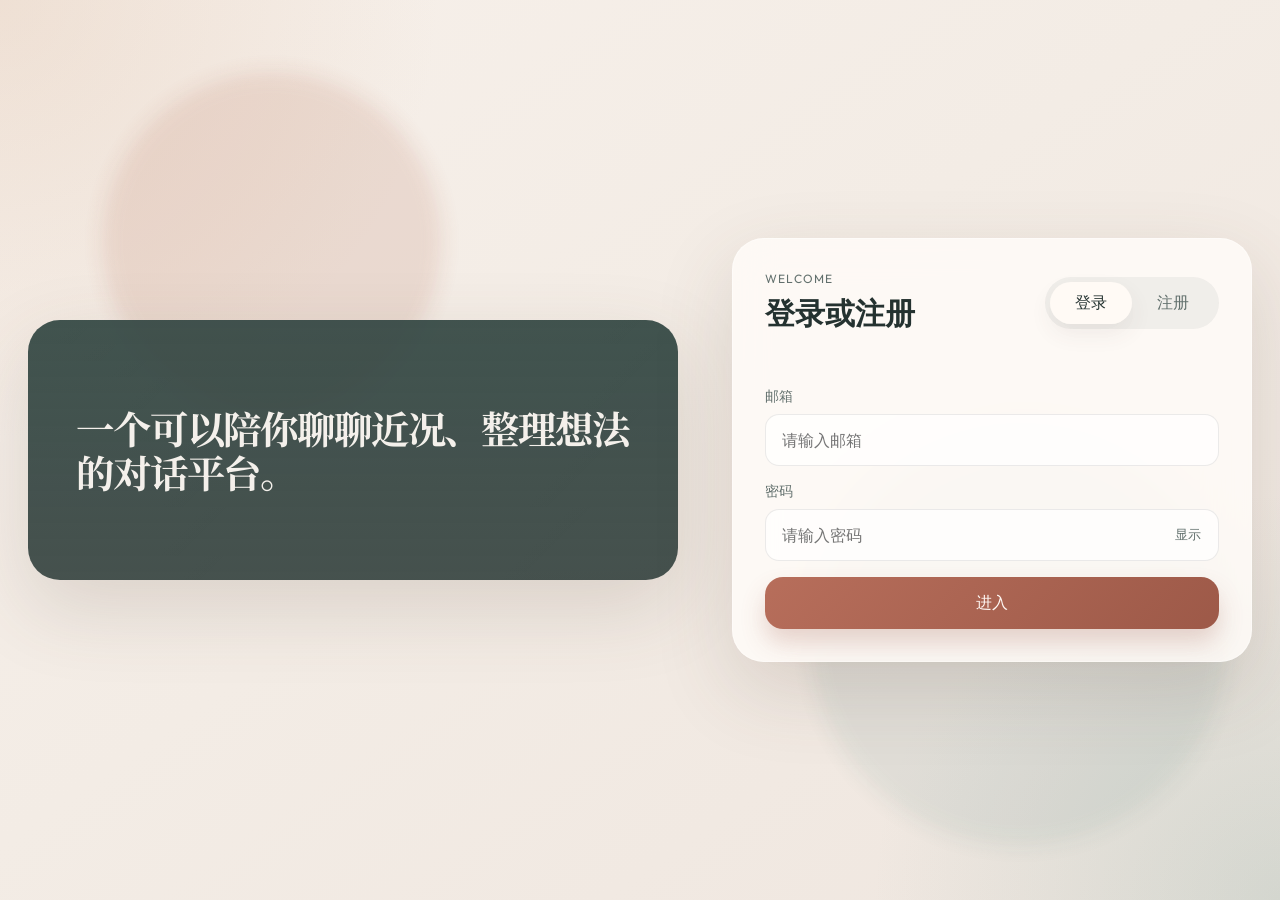
==== chat.html @ 63e50a28 "Update chat.html" ====
<!DOCTYPE html>
<html lang="zh-CN">
  <head>
    <meta charset="UTF-8" />
    <meta name="viewport" content="width=device-width, initial-scale=1.0" />
    <title>MindLane | 对话</title>
    <link rel="preconnect" href="https://fonts.googleapis.com" />
    <link rel="preconnect" href="https://fonts.gstatic.com" crossorigin />
    <link
      href="https://fonts.googleapis.com/css2?family=Noto+Serif+SC:wght@400;600;700&family=Outfit:wght@300;400;500;600;700&display=swap"
      rel="stylesheet"
    />
    <link rel="stylesheet" href="./styles.css" />
  </head>
  <body class="chat-body">
    <div class="ambient ambient-chat"></div>

    <div id="roundCounter" class="round-counter" aria-live="polite">
      <span class="round-counter-label">对话轮次：</span>
      <span id="roundCounterValue" class="round-counter-value">0</span>
    </div>

    <div class="app-shell">
      <aside id="sidebar" class="sidebar">
        <div class="sidebar-head">
          <button id="mobileSidebarToggle" class="sidebar-toggle mobile-only" aria-label="展开或收起侧边栏">
            <span></span>
            <span></span>
          </button>
          <div>
            <p class="eyebrow">Account</p>
            <h2 id="sidebarUserName" class="sidebar-username"></h2>
          </div>
        </div>

        <div class="sidebar-quick-actions">
          <a class="secondary-button full-width" href="./measure.html">前往测量</a>
          <div id="measureBadge" class="measure-badge">未完成测量</div>
        </div>

        <button id="newChatSidebarButton" class="secondary-button full-width">开始新对话</button>

        <section class="conversation-panel">
          <div class="conversation-panel-head">
            <h3>聊天记录</h3>
            <span id="conversationCount" class="conversation-count">0</span>
          </div>
          <div id="conversationList" class="conversation-list"></div>
        </section>

        <button id="logoutButton" class="text-button align-left">退出</button>
      </aside>

      <main class="chat-main">
        <header class="chat-header chat-header-minimal">
          <button id="desktopSidebarToggle" class="sidebar-toggle desktop-only" aria-label="展开或收起侧边栏">
            <span></span>
            <span></span>
          </button>
        </header>

        <section id="chatStatus" class="chat-status" aria-live="polite"></section>

        <section id="measureGate" class="measure-gate" hidden>
          <p>请先完成测量，再开始正式对话。</p>
          <a class="primary-button" href="./measure.html">去做测量</a>
        </section>

        <section id="messageViewport" class="message-viewport">
          <div id="emptyState" class="empty-state">
            <span class="empty-icon">○</span>
            <h2>从这里开始</h2>
            <p>你可以分享最近在意的事情、情绪起伏，或某个反复出现的想法。</p>
          </div>

          <div id="messageList" class="message-list" hidden></div>
        </section>

        <footer class="composer-wrap">
          <form id="chatForm" class="composer-form">
            <label class="composer-label" for="messageInput">输入消息</label>
            <div class="composer-panel">
              <textarea id="messageInput" rows="1" maxlength="4000" placeholder="输入消息..."></textarea>
              <div class="composer-actions">
                <p class="composer-tip">Enter 发送，Shift + Enter 换行</p>
                <button id="sendButton" type="submit" class="primary-button compact-button">发送</button>
              </div>
            </div>
          </form>
        </footer>
      </main>
    </div>

    <script src="./chat.js"></script>
  </body>
</html>
---- styles.css ----
:root {
  --bg: #f5efe8;
  --bg-soft: #f9f5ef;
  --surface: rgba(255, 252, 248, 0.84);
  --surface-strong: rgba(255, 250, 245, 0.96);
  --line: rgba(95, 93, 88, 0.12);
  --text: #243230;
  --text-soft: #62706d;
  --text-invert: #f4f0eb;
  --accent: #b76e5b;
  --accent-deep: #9d5948;
  --accent-soft: rgba(183, 110, 91, 0.14);
  --success: #4d8a67;
  --error: #c35d5d;
  --shadow-lg: 0 28px 80px rgba(84, 67, 58, 0.16);
  --shadow-md: 0 16px 48px rgba(84, 67, 58, 0.1);
  --shadow-sm: 0 10px 22px rgba(84, 67, 58, 0.08);
  --radius-xl: 32px;
  --radius-lg: 24px;
  --radius-md: 18px;
  --radius-sm: 14px;
  --sidebar-width: 320px;
  --font-display: "Noto Serif SC", serif;
  --font-ui: "Outfit", "PingFang SC", "Microsoft YaHei", sans-serif;
}

* {
  box-sizing: border-box;
}

html,
body {
  min-height: 100%;
}

body {
  margin: 0;
  color: var(--text);
  background:
    radial-gradient(circle at top left, rgba(223, 194, 171, 0.35), transparent 28%),
    radial-gradient(circle at bottom right, rgba(134, 169, 161, 0.26), transparent 26%),
    linear-gradient(145deg, #f7f0ea 0%, #f3ece5 47%, #efe6df 100%);
  font-family: var(--font-ui);
}

button,
input,
textarea {
  font: inherit;
}

button {
  cursor: pointer;
  border: 0;
  background: none;
}

input,
textarea {
  width: 100%;
  border: 1px solid var(--line);
  border-radius: var(--radius-sm);
  background: rgba(255, 255, 255, 0.72);
  color: var(--text);
  outline: none;
  transition: border-color 0.2s ease, box-shadow 0.2s ease, transform 0.2s ease;
}

input:focus,
textarea:focus {
  border-color: rgba(183, 110, 91, 0.45);
  box-shadow: 0 0 0 5px rgba(183, 110, 91, 0.1);
}

.ambient {
  position: fixed;
  inset: 0;
  pointer-events: none;
  opacity: 0.9;
}

.ambient::before,
.ambient::after {
  content: "";
  position: absolute;
  border-radius: 999px;
  filter: blur(10px);
}

.ambient-auth::before {
  top: 8%;
  left: 8%;
  width: 340px;
  height: 340px;
  background: rgba(183, 110, 91, 0.18);
}

.ambient-auth::after {
  right: 4%;
  bottom: 6%;
  width: 420px;
  height: 420px;
  background: rgba(112, 151, 143, 0.14);
}

.ambient-chat::before {
  top: -120px;
  right: -80px;
  width: 360px;
  height: 360px;
  background: rgba(183, 110, 91, 0.15);
}

.ambient-chat::after {
  left: -120px;
  bottom: -100px;
  width: 320px;
  height: 320px;
  background: rgba(112, 151, 143, 0.13);
}

.eyebrow {
  margin: 0 0 8px;
  color: var(--text-soft);
  letter-spacing: 0.1em;
  font-size: 12px;
  text-transform: uppercase;
}

.brand-pill {
  display: inline-flex;
  align-items: center;
  padding: 10px 14px;
  border: 1px solid rgba(255, 255, 255, 0.22);
  border-radius: 999px;
  background: rgba(255, 255, 255, 0.1);
  color: rgba(255, 255, 255, 0.84);
  font-size: 13px;
  letter-spacing: 0.06em;
  text-transform: uppercase;
}

.auth-shell {
  position: relative;
  z-index: 1;
  display: grid;
  grid-template-columns: 1.08fr 0.92fr;
  gap: 32px;
  align-items: stretch;
  min-height: 100vh;
  padding: 28px;
}

.auth-shell-simple {
  grid-template-columns: minmax(320px, 0.9fr) minmax(320px, 0.75fr);
  align-items: center;
}

.auth-brand {
  padding: 48px;
  border-radius: var(--radius-xl);
  background:
    linear-gradient(180deg, rgba(49, 69, 65, 0.92), rgba(40, 55, 52, 0.86)),
    linear-gradient(135deg, rgba(255, 255, 255, 0.08), transparent);
  color: var(--text-invert);
  box-shadow: var(--shadow-lg);
  display: flex;
  flex-direction: column;
  justify-content: space-between;
}

.auth-brand-simple {
  min-height: 260px;
  justify-content: center;
}

.auth-brand h1 {
  margin: 22px 0 14px;
  font-family: var(--font-display);
  font-size: clamp(2.2rem, 4vw, 4.5rem);
  line-height: 1.15;
  letter-spacing: -0.03em;
}

.auth-brand-simple h1 {
  max-width: 560px;
  margin: 0;
  font-size: clamp(1.9rem, 3vw, 3.1rem);
}

.auth-brand > p {
  max-width: 620px;
  margin: 0;
  color: rgba(244, 240, 235, 0.78);
  line-height: 1.8;
  font-size: 16px;
}

.brand-points {
  margin-top: 42px;
  display: grid;
  grid-template-columns: repeat(3, minmax(0, 1fr));
  gap: 18px;
}

.brand-points article {
  padding: 20px;
  border-radius: 22px;
  background: rgba(255, 255, 255, 0.08);
  backdrop-filter: blur(10px);
}

.brand-points h2 {
  margin: 0 0 10px;
  font-size: 16px;
}

.brand-points p {
  margin: 0;
  color: rgba(244, 240, 235, 0.74);
  line-height: 1.7;
  font-size: 14px;
}

.auth-card {
  align-self: center;
  width: min(520px, 100%);
  margin-left: auto;
  padding: 32px;
  border: 1px solid rgba(255, 255, 255, 0.4);
  border-radius: var(--radius-xl);
  background: var(--surface);
  backdrop-filter: blur(22px);
  box-shadow: var(--shadow-lg);
}

.auth-card-head {
  display: flex;
  justify-content: space-between;
  gap: 18px;
  align-items: center;
  margin-bottom: 18px;
}

.auth-card-head h2 {
  margin: 0;
  font-size: 30px;
}

.tab-switch {
  display: inline-flex;
  padding: 5px;
  border-radius: 999px;
  background: rgba(36, 50, 48, 0.06);
}

.tab-button {
  min-width: 82px;
  padding: 10px 16px;
  border-radius: 999px;
  color: var(--text-soft);
  transition: background 0.2s ease, color 0.2s ease, transform 0.2s ease;
}

.tab-button.active {
  background: var(--surface-strong);
  color: var(--text);
  box-shadow: var(--shadow-sm);
}

.feedback {
  min-height: 24px;
  margin-bottom: 10px;
  font-size: 14px;
  font-weight: 500;
}

.feedback.error {
  color: var(--error);
}

.feedback.success {
  color: var(--success);
}

.auth-form {
  display: none;
  gap: 16px;
}

.auth-form.active {
  display: grid;
}

.field {
  display: grid;
  gap: 8px;
}

.field span {
  font-size: 14px;
  color: var(--text-soft);
}

.field input {
  min-height: 52px;
  padding: 0 16px;
}

.password-wrap {
  position: relative;
}

.password-wrap input {
  padding-right: 74px;
}

.ghost-button {
  position: absolute;
  top: 50%;
  right: 12px;
  transform: translateY(-50%);
  color: var(--text-soft);
  font-size: 13px;
}

.form-row {
  display: flex;
  justify-content: space-between;
  gap: 12px;
  align-items: center;
}

.checkline {
  display: inline-flex;
  align-items: center;
  gap: 10px;
  color: var(--text-soft);
  font-size: 14px;
}

.checkline input {
  width: 16px;
  height: 16px;
}

.primary-button,
.secondary-button {
  display: inline-flex;
  align-items: center;
  justify-content: center;
  min-height: 52px;
  padding: 0 20px;
  border-radius: 18px;
  transition: transform 0.2s ease, box-shadow 0.2s ease, background 0.2s ease;
}

.primary-button {
  background: linear-gradient(135deg, var(--accent), var(--accent-deep));
  color: #fff8f4;
  box-shadow: 0 14px 24px rgba(157, 89, 72, 0.24);
}

.secondary-button {
  background: rgba(36, 50, 48, 0.06);
  color: var(--text);
}

.primary-button:hover,
.secondary-button:hover,
.tab-button:hover,
.sidebar-toggle:hover {
  transform: translateY(-1px);
}

.text-button {
  padding: 0;
  color: var(--accent-deep);
  font-weight: 500;
}

.align-left {
  justify-content: flex-start;
}

.full-width {
  width: 100%;
}

.sidebar-quick-actions {
  display: grid;
  gap: 10px;
}

.measure-badge {
  display: inline-flex;
  align-items: center;
  justify-content: center;
  min-height: 40px;
  padding: 0 14px;
  border-radius: 14px;
  background: rgba(195, 93, 93, 0.1);
  color: var(--error);
  font-size: 14px;
  font-weight: 500;
}

.measure-badge.done {
  background: rgba(77, 138, 103, 0.12);
  color: var(--success);
}

.app-shell {
  position: relative;
  z-index: 1;
  display: grid;
  grid-template-columns: var(--sidebar-width) minmax(0, 1fr);
  min-height: 100vh;
  padding: 18px;
  gap: 18px;
}

.sidebar {
  display: flex;
  flex-direction: column;
  gap: 18px;
  padding: 24px 20px;
  border-radius: 28px;
  background: rgba(255, 251, 247, 0.84);
  backdrop-filter: blur(18px);
  box-shadow: var(--shadow-md);
  border: 1px solid rgba(255, 255, 255, 0.55);
}

.sidebar-head {
  display: flex;
  gap: 14px;
  align-items: flex-start;
}

.sidebar-username {
  margin: 0;
  font-size: 24px;
  line-height: 1.2;
}

.sidebar-user-meta {
  margin: 6px 0 0;
  color: var(--text-soft);
  font-size: 14px;
}

.conversation-panel {
  display: flex;
  flex: 1;
  flex-direction: column;
  min-height: 0;
  border-radius: 24px;
  background: rgba(245, 239, 233, 0.88);
  padding: 14px;
}

.conversation-panel-head {
  display: flex;
  justify-content: space-between;
  gap: 12px;
  align-items: center;
  margin-bottom: 14px;
}

.conversation-panel-head h3 {
  margin: 0;
  font-size: 16px;
}

.conversation-count {
  display: inline-flex;
  align-items: center;
  justify-content: center;
  min-width: 28px;
  height: 28px;
  padding: 0 10px;
  border-radius: 999px;
  background: rgba(36, 50, 48, 0.08);
  color: var(--text-soft);
  font-size: 13px;
}

.conversation-list {
  display: grid;
  gap: 10px;
  overflow: auto;
}

.conversation-item {
  width: 100%;
  padding: 14px;
  border: 1px solid transparent;
  border-radius: 18px;
  background: rgba(255, 255, 255, 0.7);
  text-align: left;
  transition: border-color 0.2s ease, background 0.2s ease;
}

.conversation-item.active {
  border-color: rgba(183, 110, 91, 0.28);
  background: rgba(255, 252, 248, 0.95);
}

.conversation-title {
  margin: 0;
  color: var(--text);
  font-size: 14px;
  font-weight: 600;
}

.conversation-meta {
  margin: 6px 0 0;
  color: var(--text-soft);
  font-size: 12px;
}

.chat-main {
  display: grid;
  grid-template-rows: auto auto 1fr auto;
  min-height: 0;
  padding: 18px 20px 20px;
  border-radius: 30px;
  background: rgba(255, 252, 248, 0.74);
  backdrop-filter: blur(18px);
  box-shadow: var(--shadow-md);
  border: 1px solid rgba(255, 255, 255, 0.55);
}

.chat-header {
  display: flex;
  justify-content: space-between;
  gap: 16px;
  align-items: center;
  margin-bottom: 12px;
}

.chat-header-minimal {
  justify-content: space-between;
  margin-bottom: 4px;
}

.chat-header h1 {
  margin: 0;
  font-size: clamp(1.4rem, 3vw, 2rem);
}

.round-counter {
  position: fixed;
  top: 22px;
  right: 22px;
  z-index: 20;
  display: inline-flex;
  align-items: center;
  gap: 8px;
  min-height: 44px;
  padding: 0 14px;
  border-radius: 16px;
  background: rgba(255, 255, 255, 0.78);
  border: 1px solid rgba(255, 255, 255, 0.62);
  box-shadow: var(--shadow-sm);
  color: var(--text-soft);
  font-size: 14px;
  font-weight: 500;
}

.round-counter-label {
  white-space: nowrap;
}

.round-counter-value {
  display: inline-flex;
  align-items: center;
  justify-content: center;
  min-width: 28px;
  height: 28px;
  padding: 0 8px;
  border-radius: 999px;
  background: rgba(183, 110, 91, 0.12);
  color: var(--accent-deep);
  font-weight: 700;
}

.compact-button {
  min-height: 46px;
  padding-inline: 18px;
}

.chat-status {
  min-height: 22px;
  margin-bottom: 10px;
  color: var(--text-soft);
  font-size: 14px;
}

.measure-gate {
  display: flex;
  justify-content: space-between;
  align-items: center;
  gap: 16px;
  margin-bottom: 12px;
  padding: 16px 18px;
  border: 1px solid rgba(183, 110, 91, 0.18);
  border-radius: 20px;
  background: rgba(255, 247, 241, 0.88);
}

.measure-gate p {
  margin: 0;
  color: var(--text-soft);
  line-height: 1.7;
}

.message-viewport {
  position: relative;
  overflow: auto;
  padding: 20px 8px 10px;
}

.empty-state {
  max-width: 680px;
  margin: 6vh auto 0;
  padding: 36px;
  border-radius: 28px;
  background: linear-gradient(180deg, rgba(255, 255, 255, 0.66), rgba(255, 250, 244, 0.9));
  border: 1px solid rgba(255, 255, 255, 0.65);
  text-align: center;
  box-shadow: var(--shadow-sm);
}

.empty-icon {
  display: inline-flex;
  align-items: center;
  justify-content: center;
  width: 56px;
  height: 56px;
  margin-bottom: 16px;
  border-radius: 18px;
  background: var(--accent-soft);
  color: var(--accent-deep);
  font-size: 28px;
}

.empty-state h2 {
  margin: 0 0 12px;
  font-family: var(--font-display);
  font-size: clamp(1.8rem, 3vw, 2.4rem);
}

.empty-state p {
  margin: 0;
  color: var(--text-soft);
  line-height: 1.8;
}

.message-list {
  display: grid;
  gap: 18px;
  max-width: 980px;
  margin: 0 auto;
}

.message-row {
  display: flex;
}

.message-row.user {
  justify-content: flex-end;
}

.message-row.assistant {
  justify-content: flex-start;
}

.message-bubble {
  max-width: min(78%, 760px);
  padding: 16px 18px;
  border-radius: 24px;
  line-height: 1.8;
  white-space: pre-wrap;
  word-break: break-word;
  box-shadow: var(--shadow-sm);
}

.message-row.user .message-bubble {
  border-bottom-right-radius: 8px;
  background: linear-gradient(135deg, #b86c58, #cf8f77);
  color: #fffaf7;
}

.message-row.assistant .message-bubble {
  border-bottom-left-radius: 8px;
  background: rgba(255, 255, 255, 0.88);
  color: var(--text);
}

.thinking .message-bubble {
  display: inline-flex;
  gap: 10px;
  align-items: center;
  color: var(--text-soft);
}

.typing-dots {
  display: inline-flex;
  gap: 4px;
}

.typing-dots span {
  width: 7px;
  height: 7px;
  border-radius: 50%;
  background: rgba(99, 110, 108, 0.65);
  animation: blink 1s infinite ease-in-out;
}

.typing-dots span:nth-child(2) {
  animation-delay: 0.16s;
}

.typing-dots span:nth-child(3) {
  animation-delay: 0.32s;
}

.composer-wrap {
  padding-top: 10px;
}

.composer-label {
  position: absolute;
  width: 1px;
  height: 1px;
  padding: 0;
  margin: -1px;
  overflow: hidden;
  clip: rect(0, 0, 0, 0);
  white-space: nowrap;
  border: 0;
}

.composer-panel {
  padding: 14px;
  border: 1px solid rgba(255, 255, 255, 0.62);
  border-radius: 26px;
  background: rgba(255, 255, 255, 0.76);
  box-shadow: var(--shadow-sm);
}

.composer-panel textarea {
  max-height: calc(1.8em * 4 + 18px);
  min-height: 56px;
  resize: none;
  padding: 14px 16px 0;
  border: 0;
  background: transparent;
  box-shadow: none;
  line-height: 1.8;
}

.composer-actions {
  display: flex;
  justify-content: space-between;
  gap: 12px;
  align-items: center;
  padding: 8px 6px 2px;
}

.composer-tip {
  margin: 0;
  color: var(--text-soft);
  font-size: 13px;
}

.sidebar-toggle {
  display: inline-flex;
  flex-direction: column;
  justify-content: center;
  gap: 5px;
  width: 44px;
  height: 44px;
  border-radius: 14px;
  background: rgba(36, 50, 48, 0.06);
}

.sidebar-toggle span {
  width: 18px;
  height: 2px;
  margin-left: 13px;
  border-radius: 999px;
  background: var(--text);
}

.mobile-only {
  display: none;
}

.desktop-only {
  display: inline-flex;
}

.measure-body {
  min-height: 100vh;
}

.measure-shell {
  position: relative;
  z-index: 1;
  max-width: 1120px;
  margin: 0 auto;
  padding: 22px;
}

.measure-hero {
  margin-bottom: 18px;
  padding: 30px 32px;
  border-radius: 28px;
  background: rgba(255, 252, 248, 0.78);
  border: 1px solid rgba(255, 255, 255, 0.55);
  box-shadow: var(--shadow-md);
}

.measure-hero h1 {
  margin: 0 0 12px;
  font-family: var(--font-display);
  font-size: clamp(1.8rem, 3vw, 2.6rem);
}

.measure-hero p:last-child {
  margin: 0;
  color: var(--text-soft);
  line-height: 1.8;
}

.measure-card {
  padding: 26px;
  border-radius: 28px;
  background: rgba(255, 252, 248, 0.78);
  border: 1px solid rgba(255, 255, 255, 0.55);
  box-shadow: var(--shadow-md);
}

.measure-meta {
  display: flex;
  justify-content: space-between;
  gap: 18px;
  align-items: flex-start;
  margin-bottom: 20px;
}

.measure-meta h2 {
  margin: 0 0 10px;
  font-size: 22px;
}

.measure-meta p {
  margin: 0;
  color: var(--text-soft);
  line-height: 1.8;
}

.measure-status {
  min-width: 180px;
  padding: 14px 16px;
  border-radius: 16px;
  background: rgba(36, 50, 48, 0.06);
  color: var(--text-soft);
  font-size: 14px;
  line-height: 1.6;
}

.measure-status.success {
  background: rgba(77, 138, 103, 0.12);
  color: var(--success);
}

.measure-status.error {
  background: rgba(195, 93, 93, 0.12);
  color: var(--error);
}

.measure-form {
  display: grid;
  gap: 16px;
}

.question-card {
  padding: 18px;
  border: 1px solid rgba(36, 50, 48, 0.08);
  border-radius: 22px;
  background: rgba(255, 255, 255, 0.76);
}

.likert-card {
  padding: 16px 18px;
}

.likert-row {
  display: grid;
  grid-template-columns: minmax(260px, 1.35fr) minmax(0, 1fr);
  gap: 14px;
  align-items: stretch;
}

.question-head {
  display: flex;
  gap: 10px;
  align-items: flex-start;
  margin-bottom: 14px;
}

.likert-question {
  margin-bottom: 0;
  padding: 8px 6px 8px 2px;
}

.question-index {
  flex: 0 0 auto;
  color: var(--accent-deep);
  font-weight: 600;
}

.question-text {
  margin: 0;
  line-height: 1.8;
}

.option-grid {
  display: grid;
  grid-template-columns: repeat(2, minmax(0, 1fr));
  gap: 10px;
}

.likert-grid {
  grid-template-columns: repeat(6, minmax(0, 1fr));
  gap: 10px;
}

.option-pill {
  display: flex;
  gap: 10px;
  align-items: center;
  min-height: 50px;
  padding: 0 14px;
  border: 1px solid rgba(36, 50, 48, 0.08);
  border-radius: 16px;
  background: rgba(249, 245, 239, 0.8);
  cursor: pointer;
}

.option-pill input {
  width: 18px;
  height: 18px;
  flex: 0 0 auto;
}

.option-pill span {
  font-size: 14px;
  line-height: 1.5;
}

.likert-option {
  position: relative;
  display: grid;
  justify-items: center;
  align-content: center;
  min-height: 108px;
  padding: 14px 6px 12px;
  border: 1px solid rgba(36, 50, 48, 0.08);
  border-radius: 18px;
  background: rgba(249, 245, 239, 0.82);
  cursor: pointer;
  transition: transform 0.18s ease, border-color 0.18s ease, background 0.18s ease, box-shadow 0.18s ease;
}

.likert-option:hover {
  transform: translateY(-1px);
  border-color: rgba(183, 110, 91, 0.26);
  background: rgba(255, 250, 245, 0.96);
}

.likert-option input {
  position: absolute;
  opacity: 0;
  pointer-events: none;
}

.likert-option-score {
  display: inline-flex;
  align-items: center;
  justify-content: center;
  width: 34px;
  height: 34px;
  margin-bottom: 10px;
  border-radius: 999px;
  background: rgba(36, 50, 48, 0.08);
  color: var(--text);
  font-size: 14px;
  font-weight: 700;
  transition: background 0.18s ease, color 0.18s ease;
}

.likert-option-label {
  display: grid;
  gap: 2px;
  text-align: center;
  color: var(--text-soft);
  font-size: 12px;
  line-height: 1.25;
}

.likert-option-label span {
  display: block;
}

.likert-option:has(input:checked) {
  border-color: rgba(183, 110, 91, 0.42);
  background: rgba(255, 245, 239, 0.96);
  box-shadow: 0 12px 22px rgba(183, 110, 91, 0.12);
}

.likert-option:has(input:checked) .likert-option-score {
  background: linear-gradient(135deg, var(--accent), var(--accent-deep));
  color: #fff8f4;
}

.likert-option:has(input:checked) .likert-option-label {
  color: var(--text);
}

.measure-actions,
.measure-locked-actions {
  display: flex;
  gap: 12px;
  align-items: center;
  margin-top: 20px;
}

.measure-locked {
  padding: 24px;
  border-radius: 22px;
  background: rgba(77, 138, 103, 0.08);
}

.measure-locked h3 {
  margin: 0 0 10px;
  font-size: 22px;
}

.measure-locked p {
  margin: 0;
  color: var(--text-soft);
  line-height: 1.8;
}

body.sidebar-collapsed .app-shell {
  grid-template-columns: 92px minmax(0, 1fr);
}

body.sidebar-collapsed .sidebar {
  padding-inline: 16px;
}

body.sidebar-collapsed .sidebar-head > div,
body.sidebar-collapsed .conversation-panel,
body.sidebar-collapsed #newChatSidebarButton,
body.sidebar-collapsed #logoutButton {
  display: none;
}

@keyframes blink {
  0%,
  80%,
  100% {
    transform: scale(0.8);
    opacity: 0.45;
  }

  40% {
    transform: scale(1);
    opacity: 1;
  }
}

@media (max-width: 1120px) {
  .auth-shell {
    grid-template-columns: 1fr;
  }

  .auth-shell-simple {
    grid-template-columns: 1fr;
  }

  .auth-brand {
    min-height: 380px;
  }

  .auth-card {
    width: 100%;
    margin-left: 0;
  }

  .brand-points {
    grid-template-columns: 1fr;
  }
}

@media (max-width: 960px) {
  .app-shell {
    grid-template-columns: 1fr;
  }

  .sidebar {
    position: fixed;
    top: 14px;
    left: 14px;
    bottom: 14px;
    width: min(88vw, 330px);
    z-index: 10;
    transform: translateX(-110%);
    transition: transform 0.28s ease;
  }

  body.sidebar-open .sidebar {
    transform: translateX(0);
  }

  .chat-main {
    min-height: calc(100vh - 36px);
  }

  .mobile-only {
    display: inline-flex;
  }

  .desktop-only {
    display: none;
  }

  .round-counter {
    top: 16px;
    right: 16px;
  }
}

@media (max-width: 720px) {
  .auth-shell,
  .app-shell {
    padding: 14px;
    gap: 14px;
  }

  .auth-brand,
  .auth-card,
  .chat-main {
    border-radius: 24px;
  }

  .auth-brand,
  .auth-card {
    padding: 24px;
  }

  .auth-card-head,
  .chat-header,
  .composer-actions,
  .form-row {
    flex-direction: column;
    align-items: stretch;
  }

  .tab-switch {
    width: 100%;
  }

  .tab-button {
    flex: 1;
  }

  .message-bubble {
    max-width: 90%;
  }

  .round-counter {
    justify-content: center;
    top: 12px;
    right: 12px;
    min-height: 40px;
    padding: 0 12px;
    font-size: 13px;
  }

  .measure-meta,
  .measure-gate,
  .measure-actions,
  .measure-locked-actions {
    flex-direction: column;
    align-items: stretch;
  }

  .measure-shell {
    padding: 14px;
  }

  .measure-hero,
  .measure-card {
    padding: 22px;
    border-radius: 24px;
  }

  .likert-row {
    grid-template-columns: 1fr;
    gap: 12px;
  }

  .likert-question {
    padding: 0;
  }

  .option-grid,
  .likert-grid {
    grid-template-columns: repeat(6, minmax(0, 1fr));
    gap: 6px;
  }

  .likert-option {
    min-height: 92px;
    padding: 10px 2px;
    border-radius: 16px;
  }

  .likert-option-score {
    width: 28px;
    height: 28px;
    margin-bottom: 8px;
    font-size: 12px;
  }

  .likert-option-label {
    font-size: 10px;
    line-height: 1.2;
  }
}
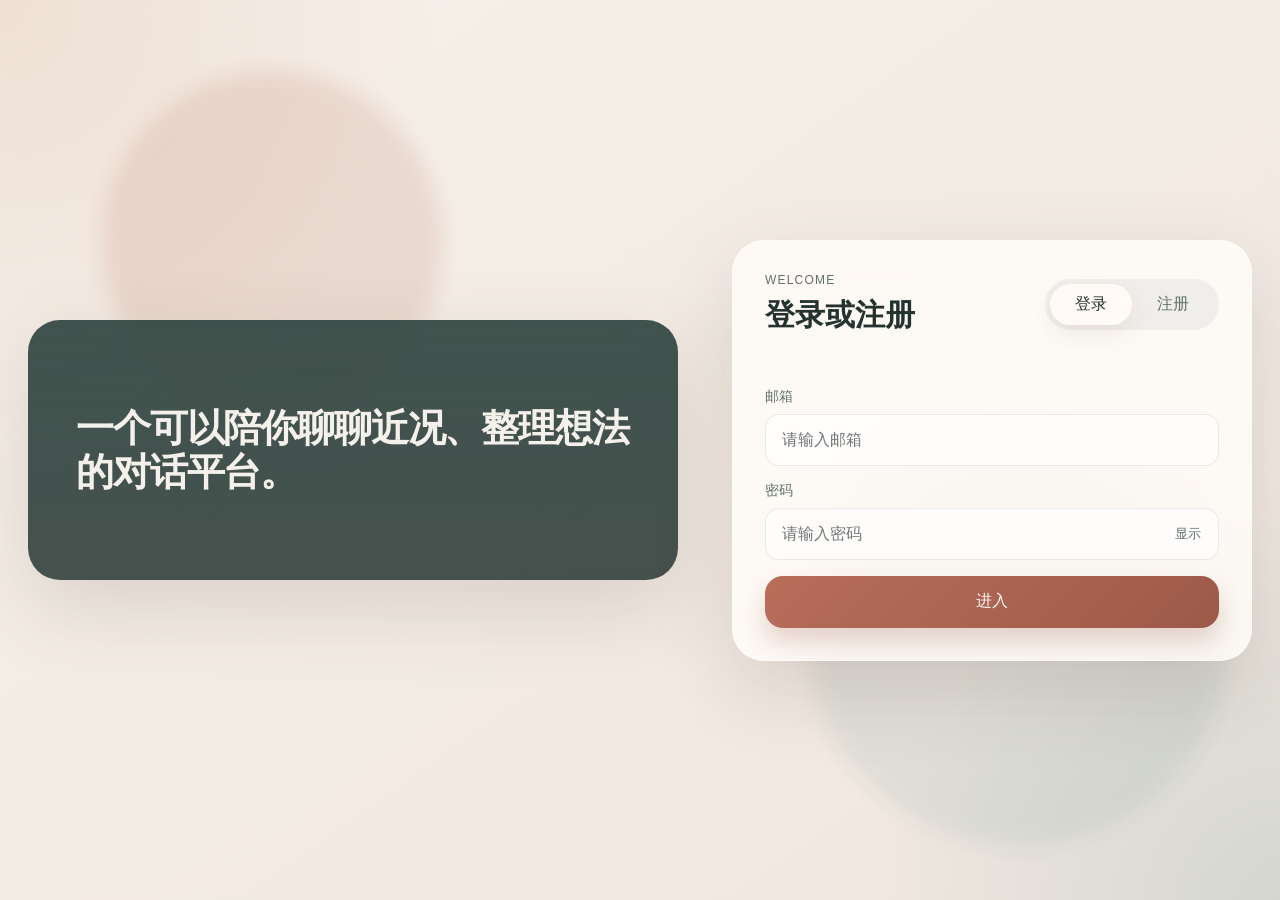
==== commit 3b6653a0: "Add files via upload" ====
--- a/chat.html
+++ b/chat.html
@@ -33,11 +33,6 @@
           </div>
         </div>
 
-        <div class="sidebar-quick-actions">
-          <a class="secondary-button full-width" href="./measure.html">前往测量</a>
-          <div id="measureBadge" class="measure-badge">未完成测量</div>
-        </div>
-
         <button id="newChatSidebarButton" class="secondary-button full-width">开始新对话</button>
 
         <section class="conversation-panel">
@@ -61,14 +56,9 @@
 
         <section id="chatStatus" class="chat-status" aria-live="polite"></section>
 
-        <section id="measureGate" class="measure-gate" hidden>
-          <p>请先完成测量，再开始正式对话。</p>
-          <a class="primary-button" href="./measure.html">去做测量</a>
-        </section>
-
         <section id="messageViewport" class="message-viewport">
           <div id="emptyState" class="empty-state">
-            <span class="empty-icon">○</span>
+            <span class="empty-icon">◌</span>
             <h2>从这里开始</h2>
             <p>你可以分享最近在意的事情、情绪起伏，或某个反复出现的想法。</p>
           </div>
--- a/styles.css
+++ b/styles.css
@@ -43,6 +43,11 @@
   font-family: var(--font-ui);
 }
 
+body.chat-body {
+  height: 100vh;
+  overflow: hidden;
+}
+
 button,
 input,
 textarea {
@@ -415,7 +420,9 @@
   z-index: 1;
   display: grid;
   grid-template-columns: var(--sidebar-width) minmax(0, 1fr);
+  height: 100vh;
   min-height: 100vh;
+  overflow: hidden;
   padding: 18px;
   gap: 18px;
 }
@@ -423,6 +430,7 @@
 .sidebar {
   display: flex;
   flex-direction: column;
+  min-height: 0;
   gap: 18px;
   padding: 24px 20px;
   border-radius: 28px;
@@ -523,7 +531,9 @@
 .chat-main {
   display: grid;
   grid-template-rows: auto auto 1fr auto;
+  height: 100%;
   min-height: 0;
+  overflow: hidden;
   padding: 18px 20px 20px;
   border-radius: 30px;
   background: rgba(255, 252, 248, 0.74);
@@ -541,7 +551,7 @@
 }
 
 .chat-header-minimal {
-  justify-content: space-between;
+  justify-content: flex-start;
   margin-bottom: 4px;
 }
 
@@ -554,7 +564,7 @@
   position: fixed;
   top: 22px;
   right: 22px;
-  z-index: 20;
+  z-index: 60;
   display: inline-flex;
   align-items: center;
   gap: 8px;
@@ -618,6 +628,7 @@
 
 .message-viewport {
   position: relative;
+  min-height: 0;
   overflow: auto;
   padding: 20px 8px 10px;
 }
@@ -729,6 +740,231 @@
 
 .composer-wrap {
   padding-top: 10px;
+}
+
+.measure-body {
+  min-height: 100vh;
+}
+
+.measure-shell {
+  position: relative;
+  z-index: 1;
+  max-width: 1120px;
+  margin: 0 auto;
+  padding: 22px;
+}
+
+.measure-hero {
+  margin-bottom: 18px;
+  padding: 30px 32px;
+  border-radius: 28px;
+  background: rgba(255, 252, 248, 0.78);
+  border: 1px solid rgba(255, 255, 255, 0.55);
+  box-shadow: var(--shadow-md);
+}
+
+.measure-hero h1 {
+  margin: 0;
+  font-family: var(--font-display);
+  font-size: clamp(1.8rem, 3vw, 2.6rem);
+}
+
+.measure-card {
+  padding: 26px;
+  border-radius: 28px;
+  background: rgba(255, 252, 248, 0.78);
+  border: 1px solid rgba(255, 255, 255, 0.55);
+  box-shadow: var(--shadow-md);
+}
+
+.measure-meta {
+  display: flex;
+  justify-content: space-between;
+  gap: 18px;
+  align-items: flex-start;
+  margin-bottom: 20px;
+}
+
+.measure-meta h2 {
+  margin: 0 0 10px;
+  font-size: 22px;
+}
+
+.measure-meta p {
+  margin: 0;
+  color: var(--text-soft);
+  line-height: 1.8;
+}
+
+.measure-status {
+  min-width: 180px;
+  padding: 14px 16px;
+  border-radius: 16px;
+  background: rgba(36, 50, 48, 0.06);
+  color: var(--text-soft);
+  font-size: 14px;
+  line-height: 1.6;
+}
+
+.measure-status.success {
+  background: rgba(77, 138, 103, 0.12);
+  color: var(--success);
+}
+
+.measure-status.error {
+  background: rgba(195, 93, 93, 0.12);
+  color: var(--error);
+}
+
+.measure-form {
+  display: grid;
+  gap: 16px;
+}
+
+.question-card {
+  padding: 18px;
+  border: 1px solid rgba(36, 50, 48, 0.08);
+  border-radius: 22px;
+  background: rgba(255, 255, 255, 0.76);
+}
+
+.likert-card {
+  padding: 16px 18px;
+}
+
+.likert-row {
+  display: grid;
+  grid-template-columns: minmax(260px, 1.35fr) minmax(0, 1fr);
+  gap: 14px;
+  align-items: stretch;
+}
+
+.question-head {
+  display: flex;
+  gap: 10px;
+  align-items: flex-start;
+  margin-bottom: 14px;
+}
+
+.likert-question {
+  margin-bottom: 0;
+  padding: 8px 6px 8px 2px;
+}
+
+.question-index {
+  flex: 0 0 auto;
+  color: var(--accent-deep);
+  font-weight: 600;
+}
+
+.question-text {
+  margin: 0;
+  line-height: 1.8;
+}
+
+.option-grid {
+  display: grid;
+  grid-template-columns: repeat(2, minmax(0, 1fr));
+  gap: 10px;
+}
+
+.likert-grid {
+  grid-template-columns: repeat(6, minmax(0, 1fr));
+  gap: 10px;
+}
+
+.likert-option {
+  position: relative;
+  display: grid;
+  justify-items: center;
+  align-content: center;
+  min-height: 108px;
+  padding: 14px 6px 12px;
+  border: 1px solid rgba(36, 50, 48, 0.08);
+  border-radius: 18px;
+  background: rgba(249, 245, 239, 0.82);
+  cursor: pointer;
+  transition: transform 0.18s ease, border-color 0.18s ease, background 0.18s ease, box-shadow 0.18s ease;
+}
+
+.likert-option:hover {
+  transform: translateY(-1px);
+  border-color: rgba(183, 110, 91, 0.26);
+  background: rgba(255, 250, 245, 0.96);
+}
+
+.likert-option input {
+  position: absolute;
+  opacity: 0;
+  pointer-events: none;
+}
+
+.likert-option-score {
+  display: inline-flex;
+  align-items: center;
+  justify-content: center;
+  width: 34px;
+  height: 34px;
+  margin-bottom: 10px;
+  border-radius: 999px;
+  background: rgba(36, 50, 48, 0.08);
+  color: var(--text);
+  font-size: 14px;
+  font-weight: 700;
+  transition: background 0.18s ease, color 0.18s ease;
+}
+
+.likert-option-label {
+  display: grid;
+  gap: 2px;
+  text-align: center;
+  color: var(--text-soft);
+  font-size: 12px;
+  line-height: 1.25;
+}
+
+.likert-option-label span {
+  display: block;
+}
+
+.likert-option:has(input:checked) {
+  border-color: rgba(183, 110, 91, 0.42);
+  background: rgba(255, 245, 239, 0.96);
+  box-shadow: 0 12px 22px rgba(183, 110, 91, 0.12);
+}
+
+.likert-option:has(input:checked) .likert-option-score {
+  background: linear-gradient(135deg, var(--accent), var(--accent-deep));
+  color: #fff8f4;
+}
+
+.likert-option:has(input:checked) .likert-option-label {
+  color: var(--text);
+}
+
+.measure-actions,
+.measure-locked-actions {
+  display: flex;
+  gap: 12px;
+  align-items: center;
+  margin-top: 20px;
+}
+
+.measure-locked {
+  padding: 24px;
+  border-radius: 22px;
+  background: rgba(77, 138, 103, 0.08);
+}
+
+.measure-locked h3 {
+  margin: 0 0 10px;
+  font-size: 22px;
+}
+
+.measure-locked p {
+  margin: 0;
+  color: var(--text-soft);
+  line-height: 1.8;
 }
 
 .composer-label {
@@ -803,260 +1039,6 @@
   display: inline-flex;
 }
 
-.measure-body {
-  min-height: 100vh;
-}
-
-.measure-shell {
-  position: relative;
-  z-index: 1;
-  max-width: 1120px;
-  margin: 0 auto;
-  padding: 22px;
-}
-
-.measure-hero {
-  margin-bottom: 18px;
-  padding: 30px 32px;
-  border-radius: 28px;
-  background: rgba(255, 252, 248, 0.78);
-  border: 1px solid rgba(255, 255, 255, 0.55);
-  box-shadow: var(--shadow-md);
-}
-
-.measure-hero h1 {
-  margin: 0 0 12px;
-  font-family: var(--font-display);
-  font-size: clamp(1.8rem, 3vw, 2.6rem);
-}
-
-.measure-hero p:last-child {
-  margin: 0;
-  color: var(--text-soft);
-  line-height: 1.8;
-}
-
-.measure-card {
-  padding: 26px;
-  border-radius: 28px;
-  background: rgba(255, 252, 248, 0.78);
-  border: 1px solid rgba(255, 255, 255, 0.55);
-  box-shadow: var(--shadow-md);
-}
-
-.measure-meta {
-  display: flex;
-  justify-content: space-between;
-  gap: 18px;
-  align-items: flex-start;
-  margin-bottom: 20px;
-}
-
-.measure-meta h2 {
-  margin: 0 0 10px;
-  font-size: 22px;
-}
-
-.measure-meta p {
-  margin: 0;
-  color: var(--text-soft);
-  line-height: 1.8;
-}
-
-.measure-status {
-  min-width: 180px;
-  padding: 14px 16px;
-  border-radius: 16px;
-  background: rgba(36, 50, 48, 0.06);
-  color: var(--text-soft);
-  font-size: 14px;
-  line-height: 1.6;
-}
-
-.measure-status.success {
-  background: rgba(77, 138, 103, 0.12);
-  color: var(--success);
-}
-
-.measure-status.error {
-  background: rgba(195, 93, 93, 0.12);
-  color: var(--error);
-}
-
-.measure-form {
-  display: grid;
-  gap: 16px;
-}
-
-.question-card {
-  padding: 18px;
-  border: 1px solid rgba(36, 50, 48, 0.08);
-  border-radius: 22px;
-  background: rgba(255, 255, 255, 0.76);
-}
-
-.likert-card {
-  padding: 16px 18px;
-}
-
-.likert-row {
-  display: grid;
-  grid-template-columns: minmax(260px, 1.35fr) minmax(0, 1fr);
-  gap: 14px;
-  align-items: stretch;
-}
-
-.question-head {
-  display: flex;
-  gap: 10px;
-  align-items: flex-start;
-  margin-bottom: 14px;
-}
-
-.likert-question {
-  margin-bottom: 0;
-  padding: 8px 6px 8px 2px;
-}
-
-.question-index {
-  flex: 0 0 auto;
-  color: var(--accent-deep);
-  font-weight: 600;
-}
-
-.question-text {
-  margin: 0;
-  line-height: 1.8;
-}
-
-.option-grid {
-  display: grid;
-  grid-template-columns: repeat(2, minmax(0, 1fr));
-  gap: 10px;
-}
-
-.likert-grid {
-  grid-template-columns: repeat(6, minmax(0, 1fr));
-  gap: 10px;
-}
-
-.option-pill {
-  display: flex;
-  gap: 10px;
-  align-items: center;
-  min-height: 50px;
-  padding: 0 14px;
-  border: 1px solid rgba(36, 50, 48, 0.08);
-  border-radius: 16px;
-  background: rgba(249, 245, 239, 0.8);
-  cursor: pointer;
-}
-
-.option-pill input {
-  width: 18px;
-  height: 18px;
-  flex: 0 0 auto;
-}
-
-.option-pill span {
-  font-size: 14px;
-  line-height: 1.5;
-}
-
-.likert-option {
-  position: relative;
-  display: grid;
-  justify-items: center;
-  align-content: center;
-  min-height: 108px;
-  padding: 14px 6px 12px;
-  border: 1px solid rgba(36, 50, 48, 0.08);
-  border-radius: 18px;
-  background: rgba(249, 245, 239, 0.82);
-  cursor: pointer;
-  transition: transform 0.18s ease, border-color 0.18s ease, background 0.18s ease, box-shadow 0.18s ease;
-}
-
-.likert-option:hover {
-  transform: translateY(-1px);
-  border-color: rgba(183, 110, 91, 0.26);
-  background: rgba(255, 250, 245, 0.96);
-}
-
-.likert-option input {
-  position: absolute;
-  opacity: 0;
-  pointer-events: none;
-}
-
-.likert-option-score {
-  display: inline-flex;
-  align-items: center;
-  justify-content: center;
-  width: 34px;
-  height: 34px;
-  margin-bottom: 10px;
-  border-radius: 999px;
-  background: rgba(36, 50, 48, 0.08);
-  color: var(--text);
-  font-size: 14px;
-  font-weight: 700;
-  transition: background 0.18s ease, color 0.18s ease;
-}
-
-.likert-option-label {
-  display: grid;
-  gap: 2px;
-  text-align: center;
-  color: var(--text-soft);
-  font-size: 12px;
-  line-height: 1.25;
-}
-
-.likert-option-label span {
-  display: block;
-}
-
-.likert-option:has(input:checked) {
-  border-color: rgba(183, 110, 91, 0.42);
-  background: rgba(255, 245, 239, 0.96);
-  box-shadow: 0 12px 22px rgba(183, 110, 91, 0.12);
-}
-
-.likert-option:has(input:checked) .likert-option-score {
-  background: linear-gradient(135deg, var(--accent), var(--accent-deep));
-  color: #fff8f4;
-}
-
-.likert-option:has(input:checked) .likert-option-label {
-  color: var(--text);
-}
-
-.measure-actions,
-.measure-locked-actions {
-  display: flex;
-  gap: 12px;
-  align-items: center;
-  margin-top: 20px;
-}
-
-.measure-locked {
-  padding: 24px;
-  border-radius: 22px;
-  background: rgba(77, 138, 103, 0.08);
-}
-
-.measure-locked h3 {
-  margin: 0 0 10px;
-  font-size: 22px;
-}
-
-.measure-locked p {
-  margin: 0;
-  color: var(--text-soft);
-  line-height: 1.8;
-}
-
 body.sidebar-collapsed .app-shell {
   grid-template-columns: 92px minmax(0, 1fr);
 }
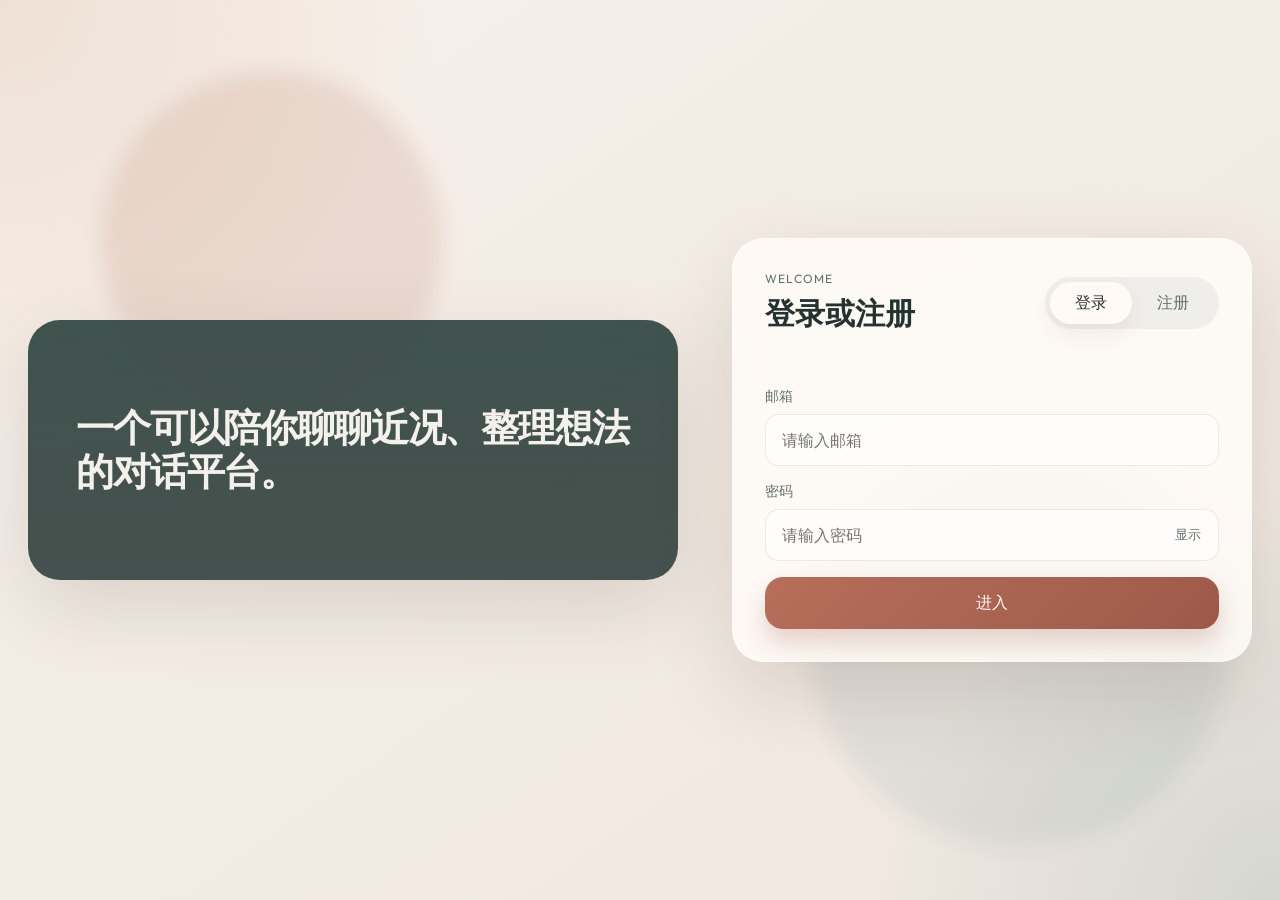
==== commit 51830cc4: "Add files via upload" ====
--- a/chat.html
+++ b/chat.html
@@ -33,6 +33,11 @@
           </div>
         </div>
 
+        <div class="sidebar-quick-actions">
+          <a class="secondary-button full-width" href="./measure.html">前往测量</a>
+          <div id="measureBadge" class="measure-badge">未完成测量</div>
+        </div>
+
         <button id="newChatSidebarButton" class="secondary-button full-width">开始新对话</button>
 
         <section class="conversation-panel">
@@ -56,9 +61,14 @@
 
         <section id="chatStatus" class="chat-status" aria-live="polite"></section>
 
+        <section id="measureGate" class="measure-gate" hidden>
+          <p>请先完成测量，再开始正式对话。</p>
+          <a class="primary-button" href="./measure.html">去做测量</a>
+        </section>
+
         <section id="messageViewport" class="message-viewport">
           <div id="emptyState" class="empty-state">
-            <span class="empty-icon">◌</span>
+            <span class="empty-icon">○</span>
             <h2>从这里开始</h2>
             <p>你可以分享最近在意的事情、情绪起伏，或某个反复出现的想法。</p>
           </div>
--- a/styles.css
+++ b/styles.css
@@ -551,7 +551,7 @@
 }
 
 .chat-header-minimal {
-  justify-content: flex-start;
+  justify-content: space-between;
   margin-bottom: 4px;
 }
 
@@ -742,6 +742,78 @@
   padding-top: 10px;
 }
 
+.composer-label {
+  position: absolute;
+  width: 1px;
+  height: 1px;
+  padding: 0;
+  margin: -1px;
+  overflow: hidden;
+  clip: rect(0, 0, 0, 0);
+  white-space: nowrap;
+  border: 0;
+}
+
+.composer-panel {
+  padding: 14px;
+  border: 1px solid rgba(255, 255, 255, 0.62);
+  border-radius: 26px;
+  background: rgba(255, 255, 255, 0.76);
+  box-shadow: var(--shadow-sm);
+}
+
+.composer-panel textarea {
+  max-height: calc(1.8em * 4 + 18px);
+  min-height: 56px;
+  resize: none;
+  padding: 14px 16px 0;
+  border: 0;
+  background: transparent;
+  box-shadow: none;
+  line-height: 1.8;
+}
+
+.composer-actions {
+  display: flex;
+  justify-content: space-between;
+  gap: 12px;
+  align-items: center;
+  padding: 8px 6px 2px;
+}
+
+.composer-tip {
+  margin: 0;
+  color: var(--text-soft);
+  font-size: 13px;
+}
+
+.sidebar-toggle {
+  display: inline-flex;
+  flex-direction: column;
+  justify-content: center;
+  gap: 5px;
+  width: 44px;
+  height: 44px;
+  border-radius: 14px;
+  background: rgba(36, 50, 48, 0.06);
+}
+
+.sidebar-toggle span {
+  width: 18px;
+  height: 2px;
+  margin-left: 13px;
+  border-radius: 999px;
+  background: var(--text);
+}
+
+.mobile-only {
+  display: none;
+}
+
+.desktop-only {
+  display: inline-flex;
+}
+
 .measure-body {
   min-height: 100vh;
 }
@@ -764,9 +836,15 @@
 }
 
 .measure-hero h1 {
-  margin: 0;
+  margin: 0 0 12px;
   font-family: var(--font-display);
   font-size: clamp(1.8rem, 3vw, 2.6rem);
+}
+
+.measure-hero p:last-child {
+  margin: 0;
+  color: var(--text-soft);
+  line-height: 1.8;
 }
 
 .measure-card {
@@ -871,6 +949,29 @@
 .likert-grid {
   grid-template-columns: repeat(6, minmax(0, 1fr));
   gap: 10px;
+}
+
+.option-pill {
+  display: flex;
+  gap: 10px;
+  align-items: center;
+  min-height: 50px;
+  padding: 0 14px;
+  border: 1px solid rgba(36, 50, 48, 0.08);
+  border-radius: 16px;
+  background: rgba(249, 245, 239, 0.8);
+  cursor: pointer;
+}
+
+.option-pill input {
+  width: 18px;
+  height: 18px;
+  flex: 0 0 auto;
+}
+
+.option-pill span {
+  font-size: 14px;
+  line-height: 1.5;
 }
 
 .likert-option {
@@ -967,78 +1068,6 @@
   line-height: 1.8;
 }
 
-.composer-label {
-  position: absolute;
-  width: 1px;
-  height: 1px;
-  padding: 0;
-  margin: -1px;
-  overflow: hidden;
-  clip: rect(0, 0, 0, 0);
-  white-space: nowrap;
-  border: 0;
-}
-
-.composer-panel {
-  padding: 14px;
-  border: 1px solid rgba(255, 255, 255, 0.62);
-  border-radius: 26px;
-  background: rgba(255, 255, 255, 0.76);
-  box-shadow: var(--shadow-sm);
-}
-
-.composer-panel textarea {
-  max-height: calc(1.8em * 4 + 18px);
-  min-height: 56px;
-  resize: none;
-  padding: 14px 16px 0;
-  border: 0;
-  background: transparent;
-  box-shadow: none;
-  line-height: 1.8;
-}
-
-.composer-actions {
-  display: flex;
-  justify-content: space-between;
-  gap: 12px;
-  align-items: center;
-  padding: 8px 6px 2px;
-}
-
-.composer-tip {
-  margin: 0;
-  color: var(--text-soft);
-  font-size: 13px;
-}
-
-.sidebar-toggle {
-  display: inline-flex;
-  flex-direction: column;
-  justify-content: center;
-  gap: 5px;
-  width: 44px;
-  height: 44px;
-  border-radius: 14px;
-  background: rgba(36, 50, 48, 0.06);
-}
-
-.sidebar-toggle span {
-  width: 18px;
-  height: 2px;
-  margin-left: 13px;
-  border-radius: 999px;
-  background: var(--text);
-}
-
-.mobile-only {
-  display: none;
-}
-
-.desktop-only {
-  display: inline-flex;
-}
-
 body.sidebar-collapsed .app-shell {
   grid-template-columns: 92px minmax(0, 1fr);
 }
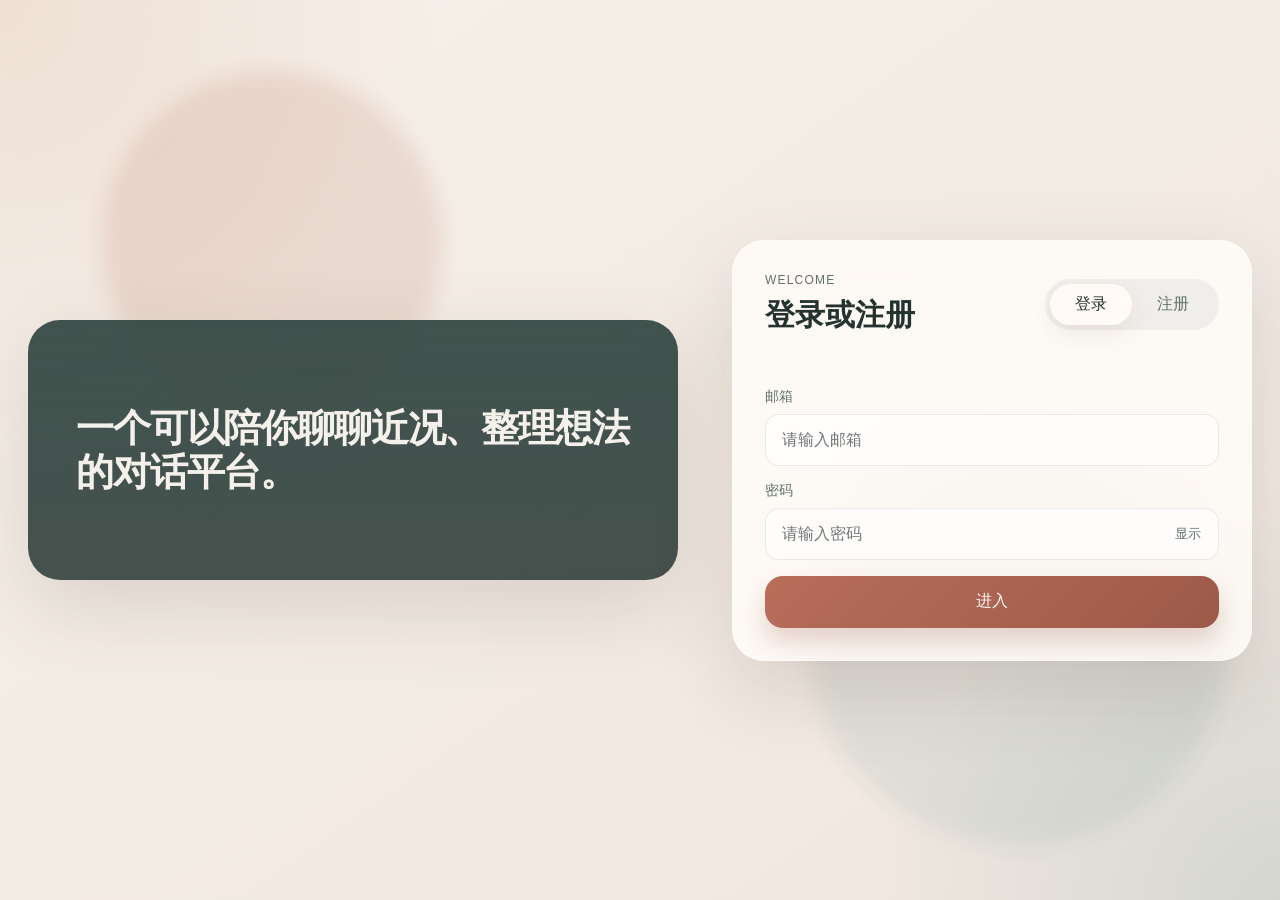
==== commit bb1e4033: "Add files via upload" ====
--- a/chat.html
+++ b/chat.html
@@ -61,14 +61,9 @@
 
         <section id="chatStatus" class="chat-status" aria-live="polite"></section>
 
-        <section id="measureGate" class="measure-gate" hidden>
-          <p>请先完成测量，再开始正式对话。</p>
-          <a class="primary-button" href="./measure.html">去做测量</a>
-        </section>
-
         <section id="messageViewport" class="message-viewport">
           <div id="emptyState" class="empty-state">
-            <span class="empty-icon">○</span>
+            <span class="empty-icon">●</span>
             <h2>从这里开始</h2>
             <p>你可以分享最近在意的事情、情绪起伏，或某个反复出现的想法。</p>
           </div>
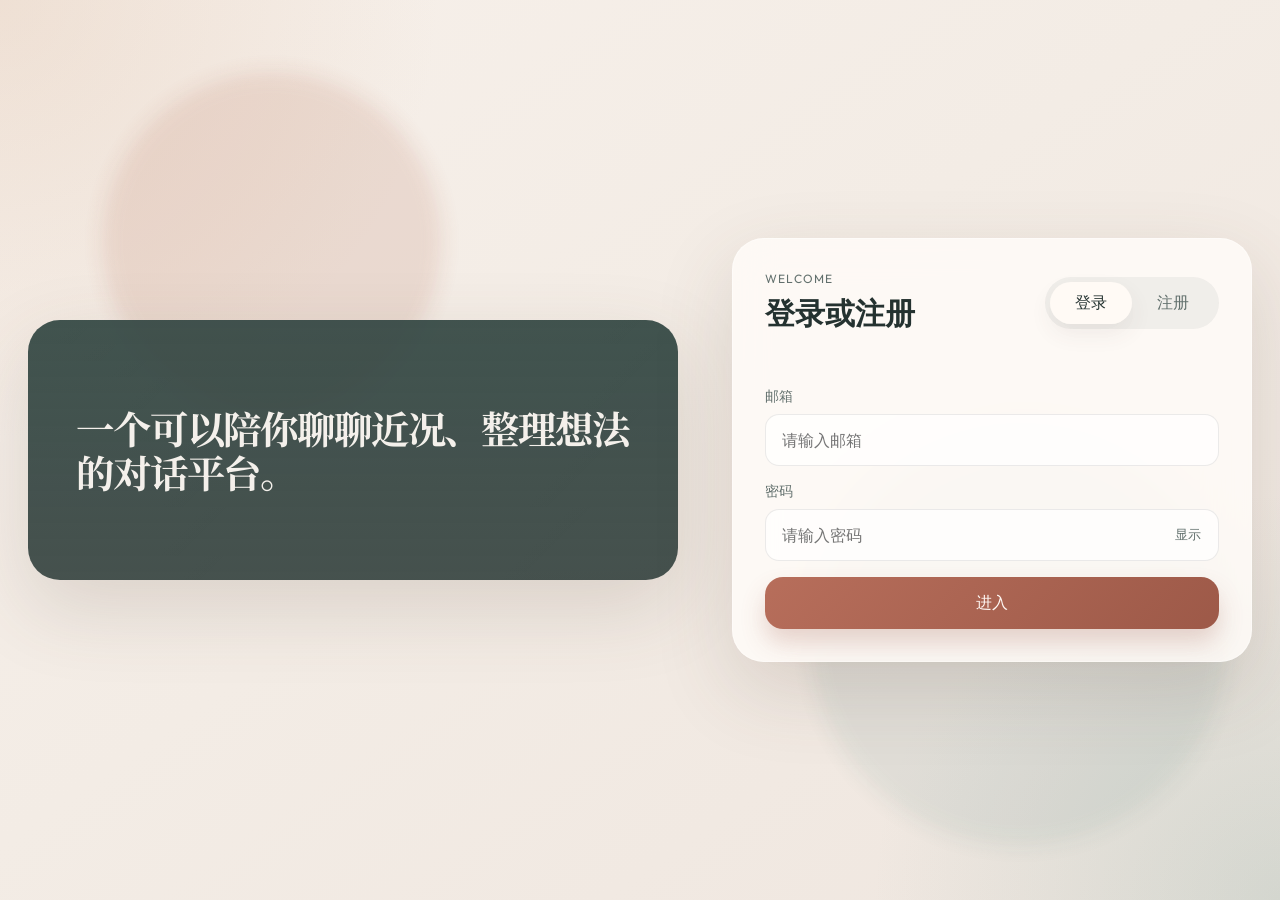
==== commit c7e40ce3: "Add files via upload" ====
--- a/chat.html
+++ b/chat.html
@@ -33,11 +33,6 @@
           </div>
         </div>
 
-        <div class="sidebar-quick-actions">
-          <a class="secondary-button full-width" href="./measure.html">前往测量</a>
-          <div id="measureBadge" class="measure-badge">未完成测量</div>
-        </div>
-
         <button id="newChatSidebarButton" class="secondary-button full-width">开始新对话</button>
 
         <section class="conversation-panel">
@@ -63,7 +58,7 @@
 
         <section id="messageViewport" class="message-viewport">
           <div id="emptyState" class="empty-state">
-            <span class="empty-icon">●</span>
+            <span class="empty-icon">◌</span>
             <h2>从这里开始</h2>
             <p>你可以分享最近在意的事情、情绪起伏，或某个反复出现的想法。</p>
           </div>
--- a/styles.css
+++ b/styles.css
@@ -551,7 +551,7 @@
 }
 
 .chat-header-minimal {
-  justify-content: space-between;
+  justify-content: flex-start;
   margin-bottom: 4px;
 }
 
@@ -698,6 +698,42 @@
   box-shadow: var(--shadow-sm);
 }
 
+.message-bubble p {
+  margin: 0;
+}
+
+.message-bubble p + p,
+.message-bubble p + ul,
+.message-bubble p + ol,
+.message-bubble ul + p,
+.message-bubble ol + p,
+.message-bubble ul + ul,
+.message-bubble ol + ol {
+  margin-top: 12px;
+}
+
+.message-bubble ul,
+.message-bubble ol {
+  margin: 0;
+  padding-left: 1.35em;
+}
+
+.message-bubble li + li {
+  margin-top: 6px;
+}
+
+.message-bubble strong {
+  font-weight: 700;
+}
+
+.message-bubble code {
+  padding: 2px 6px;
+  border-radius: 8px;
+  background: rgba(36, 50, 48, 0.08);
+  font-family: "Consolas", "SFMono-Regular", monospace;
+  font-size: 0.95em;
+}
+
 .message-row.user .message-bubble {
   border-bottom-right-radius: 8px;
   background: linear-gradient(135deg, #b86c58, #cf8f77);
@@ -740,6 +776,231 @@
 
 .composer-wrap {
   padding-top: 10px;
+}
+
+.measure-body {
+  min-height: 100vh;
+}
+
+.measure-shell {
+  position: relative;
+  z-index: 1;
+  max-width: 1120px;
+  margin: 0 auto;
+  padding: 22px;
+}
+
+.measure-hero {
+  margin-bottom: 18px;
+  padding: 30px 32px;
+  border-radius: 28px;
+  background: rgba(255, 252, 248, 0.78);
+  border: 1px solid rgba(255, 255, 255, 0.55);
+  box-shadow: var(--shadow-md);
+}
+
+.measure-hero h1 {
+  margin: 0;
+  font-family: var(--font-display);
+  font-size: clamp(1.8rem, 3vw, 2.6rem);
+}
+
+.measure-card {
+  padding: 26px;
+  border-radius: 28px;
+  background: rgba(255, 252, 248, 0.78);
+  border: 1px solid rgba(255, 255, 255, 0.55);
+  box-shadow: var(--shadow-md);
+}
+
+.measure-meta {
+  display: flex;
+  justify-content: space-between;
+  gap: 18px;
+  align-items: flex-start;
+  margin-bottom: 20px;
+}
+
+.measure-meta h2 {
+  margin: 0 0 10px;
+  font-size: 22px;
+}
+
+.measure-meta p {
+  margin: 0;
+  color: var(--text-soft);
+  line-height: 1.8;
+}
+
+.measure-status {
+  min-width: 180px;
+  padding: 14px 16px;
+  border-radius: 16px;
+  background: rgba(36, 50, 48, 0.06);
+  color: var(--text-soft);
+  font-size: 14px;
+  line-height: 1.6;
+}
+
+.measure-status.success {
+  background: rgba(77, 138, 103, 0.12);
+  color: var(--success);
+}
+
+.measure-status.error {
+  background: rgba(195, 93, 93, 0.12);
+  color: var(--error);
+}
+
+.measure-form {
+  display: grid;
+  gap: 16px;
+}
+
+.question-card {
+  padding: 18px;
+  border: 1px solid rgba(36, 50, 48, 0.08);
+  border-radius: 22px;
+  background: rgba(255, 255, 255, 0.76);
+}
+
+.likert-card {
+  padding: 16px 18px;
+}
+
+.likert-row {
+  display: grid;
+  grid-template-columns: minmax(260px, 1.35fr) minmax(0, 1fr);
+  gap: 14px;
+  align-items: stretch;
+}
+
+.question-head {
+  display: flex;
+  gap: 10px;
+  align-items: flex-start;
+  margin-bottom: 14px;
+}
+
+.likert-question {
+  margin-bottom: 0;
+  padding: 8px 6px 8px 2px;
+}
+
+.question-index {
+  flex: 0 0 auto;
+  color: var(--accent-deep);
+  font-weight: 600;
+}
+
+.question-text {
+  margin: 0;
+  line-height: 1.8;
+}
+
+.option-grid {
+  display: grid;
+  grid-template-columns: repeat(2, minmax(0, 1fr));
+  gap: 10px;
+}
+
+.likert-grid {
+  grid-template-columns: repeat(6, minmax(0, 1fr));
+  gap: 10px;
+}
+
+.likert-option {
+  position: relative;
+  display: grid;
+  justify-items: center;
+  align-content: center;
+  min-height: 108px;
+  padding: 14px 6px 12px;
+  border: 1px solid rgba(36, 50, 48, 0.08);
+  border-radius: 18px;
+  background: rgba(249, 245, 239, 0.82);
+  cursor: pointer;
+  transition: transform 0.18s ease, border-color 0.18s ease, background 0.18s ease, box-shadow 0.18s ease;
+}
+
+.likert-option:hover {
+  transform: translateY(-1px);
+  border-color: rgba(183, 110, 91, 0.26);
+  background: rgba(255, 250, 245, 0.96);
+}
+
+.likert-option input {
+  position: absolute;
+  opacity: 0;
+  pointer-events: none;
+}
+
+.likert-option-score {
+  display: inline-flex;
+  align-items: center;
+  justify-content: center;
+  width: 34px;
+  height: 34px;
+  margin-bottom: 10px;
+  border-radius: 999px;
+  background: rgba(36, 50, 48, 0.08);
+  color: var(--text);
+  font-size: 14px;
+  font-weight: 700;
+  transition: background 0.18s ease, color 0.18s ease;
+}
+
+.likert-option-label {
+  display: grid;
+  gap: 2px;
+  text-align: center;
+  color: var(--text-soft);
+  font-size: 12px;
+  line-height: 1.25;
+}
+
+.likert-option-label span {
+  display: block;
+}
+
+.likert-option:has(input:checked) {
+  border-color: rgba(183, 110, 91, 0.42);
+  background: rgba(255, 245, 239, 0.96);
+  box-shadow: 0 12px 22px rgba(183, 110, 91, 0.12);
+}
+
+.likert-option:has(input:checked) .likert-option-score {
+  background: linear-gradient(135deg, var(--accent), var(--accent-deep));
+  color: #fff8f4;
+}
+
+.likert-option:has(input:checked) .likert-option-label {
+  color: var(--text);
+}
+
+.measure-actions,
+.measure-locked-actions {
+  display: flex;
+  gap: 12px;
+  align-items: center;
+  margin-top: 20px;
+}
+
+.measure-locked {
+  padding: 24px;
+  border-radius: 22px;
+  background: rgba(77, 138, 103, 0.08);
+}
+
+.measure-locked h3 {
+  margin: 0 0 10px;
+  font-size: 22px;
+}
+
+.measure-locked p {
+  margin: 0;
+  color: var(--text-soft);
+  line-height: 1.8;
 }
 
 .composer-label {
@@ -814,260 +1075,6 @@
   display: inline-flex;
 }
 
-.measure-body {
-  min-height: 100vh;
-}
-
-.measure-shell {
-  position: relative;
-  z-index: 1;
-  max-width: 1120px;
-  margin: 0 auto;
-  padding: 22px;
-}
-
-.measure-hero {
-  margin-bottom: 18px;
-  padding: 30px 32px;
-  border-radius: 28px;
-  background: rgba(255, 252, 248, 0.78);
-  border: 1px solid rgba(255, 255, 255, 0.55);
-  box-shadow: var(--shadow-md);
-}
-
-.measure-hero h1 {
-  margin: 0 0 12px;
-  font-family: var(--font-display);
-  font-size: clamp(1.8rem, 3vw, 2.6rem);
-}
-
-.measure-hero p:last-child {
-  margin: 0;
-  color: var(--text-soft);
-  line-height: 1.8;
-}
-
-.measure-card {
-  padding: 26px;
-  border-radius: 28px;
-  background: rgba(255, 252, 248, 0.78);
-  border: 1px solid rgba(255, 255, 255, 0.55);
-  box-shadow: var(--shadow-md);
-}
-
-.measure-meta {
-  display: flex;
-  justify-content: space-between;
-  gap: 18px;
-  align-items: flex-start;
-  margin-bottom: 20px;
-}
-
-.measure-meta h2 {
-  margin: 0 0 10px;
-  font-size: 22px;
-}
-
-.measure-meta p {
-  margin: 0;
-  color: var(--text-soft);
-  line-height: 1.8;
-}
-
-.measure-status {
-  min-width: 180px;
-  padding: 14px 16px;
-  border-radius: 16px;
-  background: rgba(36, 50, 48, 0.06);
-  color: var(--text-soft);
-  font-size: 14px;
-  line-height: 1.6;
-}
-
-.measure-status.success {
-  background: rgba(77, 138, 103, 0.12);
-  color: var(--success);
-}
-
-.measure-status.error {
-  background: rgba(195, 93, 93, 0.12);
-  color: var(--error);
-}
-
-.measure-form {
-  display: grid;
-  gap: 16px;
-}
-
-.question-card {
-  padding: 18px;
-  border: 1px solid rgba(36, 50, 48, 0.08);
-  border-radius: 22px;
-  background: rgba(255, 255, 255, 0.76);
-}
-
-.likert-card {
-  padding: 16px 18px;
-}
-
-.likert-row {
-  display: grid;
-  grid-template-columns: minmax(260px, 1.35fr) minmax(0, 1fr);
-  gap: 14px;
-  align-items: stretch;
-}
-
-.question-head {
-  display: flex;
-  gap: 10px;
-  align-items: flex-start;
-  margin-bottom: 14px;
-}
-
-.likert-question {
-  margin-bottom: 0;
-  padding: 8px 6px 8px 2px;
-}
-
-.question-index {
-  flex: 0 0 auto;
-  color: var(--accent-deep);
-  font-weight: 600;
-}
-
-.question-text {
-  margin: 0;
-  line-height: 1.8;
-}
-
-.option-grid {
-  display: grid;
-  grid-template-columns: repeat(2, minmax(0, 1fr));
-  gap: 10px;
-}
-
-.likert-grid {
-  grid-template-columns: repeat(6, minmax(0, 1fr));
-  gap: 10px;
-}
-
-.option-pill {
-  display: flex;
-  gap: 10px;
-  align-items: center;
-  min-height: 50px;
-  padding: 0 14px;
-  border: 1px solid rgba(36, 50, 48, 0.08);
-  border-radius: 16px;
-  background: rgba(249, 245, 239, 0.8);
-  cursor: pointer;
-}
-
-.option-pill input {
-  width: 18px;
-  height: 18px;
-  flex: 0 0 auto;
-}
-
-.option-pill span {
-  font-size: 14px;
-  line-height: 1.5;
-}
-
-.likert-option {
-  position: relative;
-  display: grid;
-  justify-items: center;
-  align-content: center;
-  min-height: 108px;
-  padding: 14px 6px 12px;
-  border: 1px solid rgba(36, 50, 48, 0.08);
-  border-radius: 18px;
-  background: rgba(249, 245, 239, 0.82);
-  cursor: pointer;
-  transition: transform 0.18s ease, border-color 0.18s ease, background 0.18s ease, box-shadow 0.18s ease;
-}
-
-.likert-option:hover {
-  transform: translateY(-1px);
-  border-color: rgba(183, 110, 91, 0.26);
-  background: rgba(255, 250, 245, 0.96);
-}
-
-.likert-option input {
-  position: absolute;
-  opacity: 0;
-  pointer-events: none;
-}
-
-.likert-option-score {
-  display: inline-flex;
-  align-items: center;
-  justify-content: center;
-  width: 34px;
-  height: 34px;
-  margin-bottom: 10px;
-  border-radius: 999px;
-  background: rgba(36, 50, 48, 0.08);
-  color: var(--text);
-  font-size: 14px;
-  font-weight: 700;
-  transition: background 0.18s ease, color 0.18s ease;
-}
-
-.likert-option-label {
-  display: grid;
-  gap: 2px;
-  text-align: center;
-  color: var(--text-soft);
-  font-size: 12px;
-  line-height: 1.25;
-}
-
-.likert-option-label span {
-  display: block;
-}
-
-.likert-option:has(input:checked) {
-  border-color: rgba(183, 110, 91, 0.42);
-  background: rgba(255, 245, 239, 0.96);
-  box-shadow: 0 12px 22px rgba(183, 110, 91, 0.12);
-}
-
-.likert-option:has(input:checked) .likert-option-score {
-  background: linear-gradient(135deg, var(--accent), var(--accent-deep));
-  color: #fff8f4;
-}
-
-.likert-option:has(input:checked) .likert-option-label {
-  color: var(--text);
-}
-
-.measure-actions,
-.measure-locked-actions {
-  display: flex;
-  gap: 12px;
-  align-items: center;
-  margin-top: 20px;
-}
-
-.measure-locked {
-  padding: 24px;
-  border-radius: 22px;
-  background: rgba(77, 138, 103, 0.08);
-}
-
-.measure-locked h3 {
-  margin: 0 0 10px;
-  font-size: 22px;
-}
-
-.measure-locked p {
-  margin: 0;
-  color: var(--text-soft);
-  line-height: 1.8;
-}
-
 body.sidebar-collapsed .app-shell {
   grid-template-columns: 92px minmax(0, 1fr);
 }
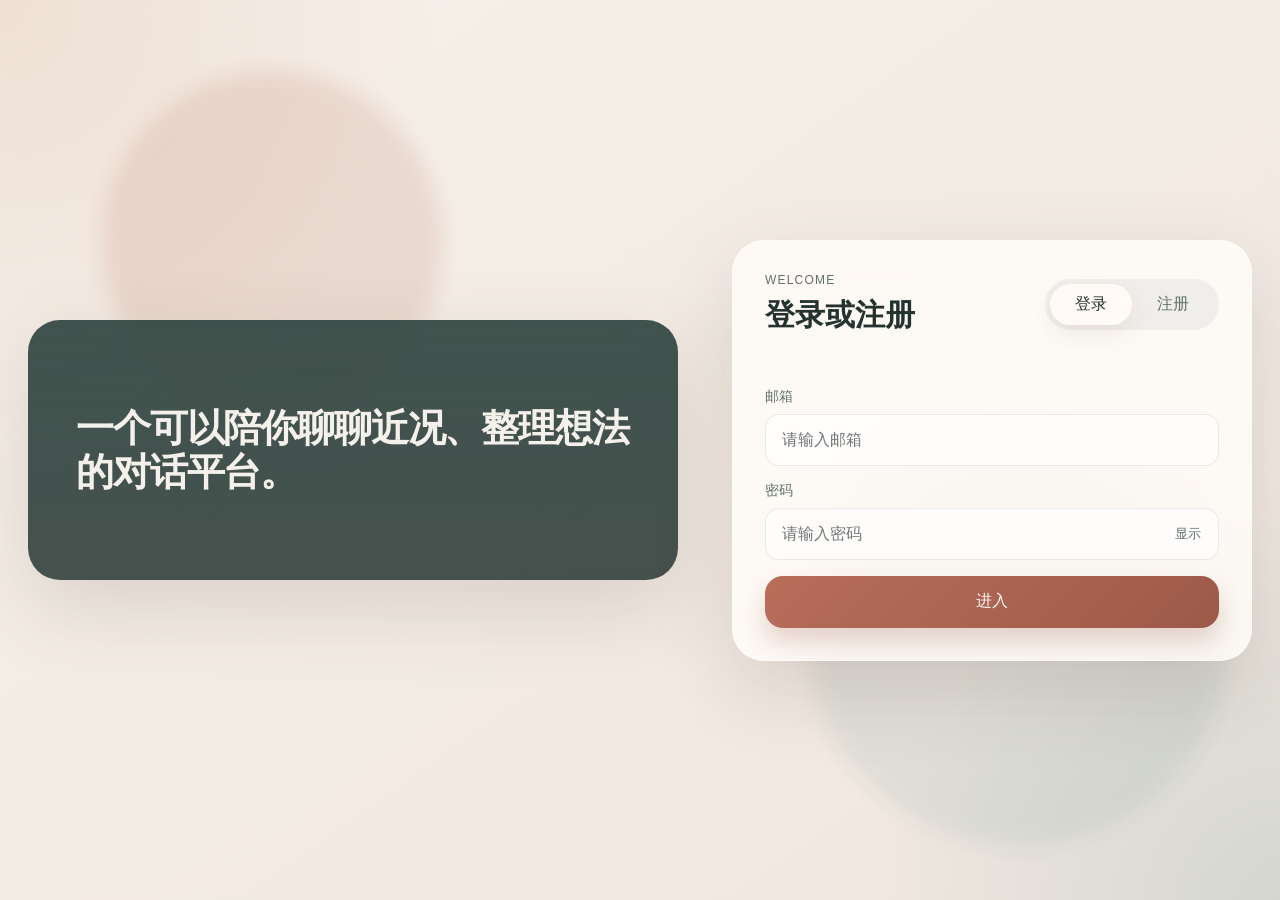
==== commit e41f78aa: "Add files via upload" ====
--- a/chat.html
+++ b/chat.html
@@ -33,6 +33,11 @@
           </div>
         </div>
 
+        <div class="sidebar-quick-actions">
+          <a class="secondary-button full-width" href="./measure.html">前往测量</a>
+          <div id="measureBadge" class="measure-badge">未完成测量</div>
+        </div>
+
         <button id="newChatSidebarButton" class="secondary-button full-width">开始新对话</button>
 
         <section class="conversation-panel">
@@ -58,7 +63,7 @@
 
         <section id="messageViewport" class="message-viewport">
           <div id="emptyState" class="empty-state">
-            <span class="empty-icon">◌</span>
+            <span class="empty-icon">●</span>
             <h2>从这里开始</h2>
             <p>你可以分享最近在意的事情、情绪起伏，或某个反复出现的想法。</p>
           </div>
--- a/styles.css
+++ b/styles.css
@@ -551,7 +551,7 @@
 }
 
 .chat-header-minimal {
-  justify-content: flex-start;
+  justify-content: space-between;
   margin-bottom: 4px;
 }
 
@@ -778,6 +778,78 @@
   padding-top: 10px;
 }
 
+.composer-label {
+  position: absolute;
+  width: 1px;
+  height: 1px;
+  padding: 0;
+  margin: -1px;
+  overflow: hidden;
+  clip: rect(0, 0, 0, 0);
+  white-space: nowrap;
+  border: 0;
+}
+
+.composer-panel {
+  padding: 14px;
+  border: 1px solid rgba(255, 255, 255, 0.62);
+  border-radius: 26px;
+  background: rgba(255, 255, 255, 0.76);
+  box-shadow: var(--shadow-sm);
+}
+
+.composer-panel textarea {
+  max-height: calc(1.8em * 4 + 18px);
+  min-height: 56px;
+  resize: none;
+  padding: 14px 16px 0;
+  border: 0;
+  background: transparent;
+  box-shadow: none;
+  line-height: 1.8;
+}
+
+.composer-actions {
+  display: flex;
+  justify-content: space-between;
+  gap: 12px;
+  align-items: center;
+  padding: 8px 6px 2px;
+}
+
+.composer-tip {
+  margin: 0;
+  color: var(--text-soft);
+  font-size: 13px;
+}
+
+.sidebar-toggle {
+  display: inline-flex;
+  flex-direction: column;
+  justify-content: center;
+  gap: 5px;
+  width: 44px;
+  height: 44px;
+  border-radius: 14px;
+  background: rgba(36, 50, 48, 0.06);
+}
+
+.sidebar-toggle span {
+  width: 18px;
+  height: 2px;
+  margin-left: 13px;
+  border-radius: 999px;
+  background: var(--text);
+}
+
+.mobile-only {
+  display: none;
+}
+
+.desktop-only {
+  display: inline-flex;
+}
+
 .measure-body {
   min-height: 100vh;
 }
@@ -800,9 +872,15 @@
 }
 
 .measure-hero h1 {
-  margin: 0;
+  margin: 0 0 12px;
   font-family: var(--font-display);
   font-size: clamp(1.8rem, 3vw, 2.6rem);
+}
+
+.measure-hero p:last-child {
+  margin: 0;
+  color: var(--text-soft);
+  line-height: 1.8;
 }
 
 .measure-card {
@@ -907,6 +985,29 @@
 .likert-grid {
   grid-template-columns: repeat(6, minmax(0, 1fr));
   gap: 10px;
+}
+
+.option-pill {
+  display: flex;
+  gap: 10px;
+  align-items: center;
+  min-height: 50px;
+  padding: 0 14px;
+  border: 1px solid rgba(36, 50, 48, 0.08);
+  border-radius: 16px;
+  background: rgba(249, 245, 239, 0.8);
+  cursor: pointer;
+}
+
+.option-pill input {
+  width: 18px;
+  height: 18px;
+  flex: 0 0 auto;
+}
+
+.option-pill span {
+  font-size: 14px;
+  line-height: 1.5;
 }
 
 .likert-option {
@@ -1003,78 +1104,6 @@
   line-height: 1.8;
 }
 
-.composer-label {
-  position: absolute;
-  width: 1px;
-  height: 1px;
-  padding: 0;
-  margin: -1px;
-  overflow: hidden;
-  clip: rect(0, 0, 0, 0);
-  white-space: nowrap;
-  border: 0;
-}
-
-.composer-panel {
-  padding: 14px;
-  border: 1px solid rgba(255, 255, 255, 0.62);
-  border-radius: 26px;
-  background: rgba(255, 255, 255, 0.76);
-  box-shadow: var(--shadow-sm);
-}
-
-.composer-panel textarea {
-  max-height: calc(1.8em * 4 + 18px);
-  min-height: 56px;
-  resize: none;
-  padding: 14px 16px 0;
-  border: 0;
-  background: transparent;
-  box-shadow: none;
-  line-height: 1.8;
-}
-
-.composer-actions {
-  display: flex;
-  justify-content: space-between;
-  gap: 12px;
-  align-items: center;
-  padding: 8px 6px 2px;
-}
-
-.composer-tip {
-  margin: 0;
-  color: var(--text-soft);
-  font-size: 13px;
-}
-
-.sidebar-toggle {
-  display: inline-flex;
-  flex-direction: column;
-  justify-content: center;
-  gap: 5px;
-  width: 44px;
-  height: 44px;
-  border-radius: 14px;
-  background: rgba(36, 50, 48, 0.06);
-}
-
-.sidebar-toggle span {
-  width: 18px;
-  height: 2px;
-  margin-left: 13px;
-  border-radius: 999px;
-  background: var(--text);
-}
-
-.mobile-only {
-  display: none;
-}
-
-.desktop-only {
-  display: inline-flex;
-}
-
 body.sidebar-collapsed .app-shell {
   grid-template-columns: 92px minmax(0, 1fr);
 }
